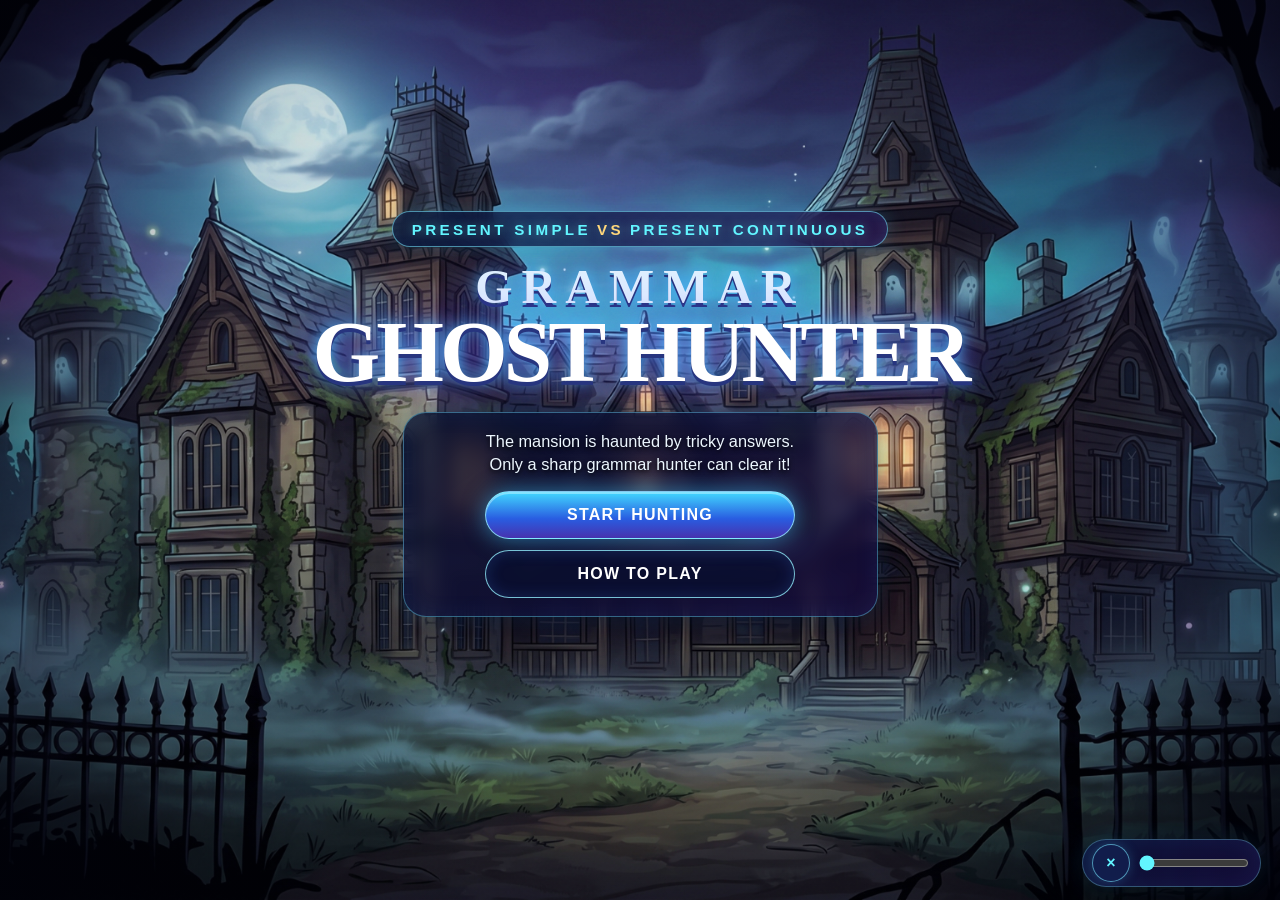
==== index.html @ 03753e0c "Initial Grammar Ghost Hunter game" ====
<!doctype html>
<html lang="en">
<head>
  <meta charset="UTF-8">
  <meta name="viewport" content="width=device-width, initial-scale=1, viewport-fit=cover">
  <meta name="theme-color" content="#080b24">
  <title>Grammar Ghost Hunter</title>
  <link rel="stylesheet" href="styles.css?v=12">
</head>
<body>
  <main id="game" class="game" aria-live="polite">
    <div id="backdrop" class="backdrop"></div>
    <div class="vignette"></div>
    <div id="sparkles" class="sparkles" aria-hidden="true"></div>
    <div id="ambientParticles" class="ambient-particles" aria-hidden="true"></div>

    <section id="startScreen" class="screen start-screen active">
      <div class="start-card">
        <p class="eyebrow">PRESENT SIMPLE <span>VS</span> PRESENT CONTINUOUS</p>
        <h1><span>GRAMMAR</span> GHOST HUNTER</h1>
        <div class="start-glass panel">
          <p class="tagline">The mansion is haunted by tricky answers.<br>Only a sharp grammar hunter can clear it!</p>
          <div class="button-stack">
            <button id="startButton" class="button primary">START HUNTING</button>
            <button id="howButton" class="button secondary">HOW TO PLAY</button>
          </div>
        </div>
      </div>
    </section>

    <section id="introScreen" class="screen intro-screen">
      <div class="intro-card panel">
        <p id="introRound" class="eyebrow"></p>
        <h2 id="introTitle"></h2>
        <p id="introType" class="intro-type"></p>
        <button id="introButton" class="button primary"></button>
      </div>
    </section>

    <section id="playScreen" class="screen play-screen">
    <div class="fog-overlay" aria-hidden="true">
      <img class="fog-puff fog-puff-left" src="assets/images/fog-left.png" alt="">
      <img class="fog-puff fog-puff-left-mid" src="assets/images/fog-center.png" alt="">
      <img class="fog-puff fog-puff-center" src="assets/images/fog-center.png" alt="">
      <img class="fog-puff fog-puff-center-right" src="assets/images/fog-left.png" alt="">
      <img class="fog-puff fog-puff-right" src="assets/images/fog-right.png" alt="">
      <img class="fog-puff fog-puff-far-right" src="assets/images/fog-center.png" alt="">
    </div>
      <header class="hud">
        <div class="hud-stat"><span>SCORE</span><strong id="scoreValue">0</strong></div>
        <div class="hud-stat"><span>QUESTION</span><strong id="questionValue">1 / 10</strong></div>
        <div class="hud-stat lives-stat"><span>LIVES</span><strong id="livesValue" aria-label="3 lives">♥ ♥ ♥</strong></div>
        <button id="playSoundButton" class="sound-button" aria-label="Mute sound" title="Mute sound">♪</button>
      </header>

      <div id="questionPanel" class="question-panel panel">
        <p id="sentence" class="sentence"></p>
        <p class="mission">CATCH 4 WRONG GHOSTS <span>•</span> KEEP THE CORRECT ONE SAFE</p>
      </div>

      <div id="ghostField" class="ghost-field" aria-label="Answer choices"></div>
      <div id="feedback" class="feedback" aria-live="assertive"></div>
      <div id="catcher" class="catcher" aria-hidden="true">
        <img class="catcher-image" src="assets/images/ghost-catcher.png" alt="">
        <i id="aimPivot" class="aim-pivot"></i>
        <i id="muzzleAnchor" class="muzzle-anchor"></i>
      </div>
      <div id="crosshair" class="crosshair" aria-hidden="true"><i></i></div>
    </section>

    <section id="messageScreen" class="screen message-screen">
      <div class="message-card panel">
        <p id="messageKicker" class="eyebrow"></p>
        <h2 id="messageTitle"></h2>
        <p id="messageText"></p>
        <div id="messageStats" class="message-stats"></div>
        <div id="messageButtons" class="button-row"></div>
      </div>
    </section>

    <div id="effectsLayer" class="effects-layer" aria-hidden="true"></div>

    <div id="howModal" class="modal" role="dialog" aria-modal="true" aria-labelledby="howTitle" hidden>
      <div class="modal-card panel">
        <h2 id="howTitle">HOW TO PLAY</h2>
        <div class="instructions">
          <p>Read the sentence.</p>
          <p>5 ghosts have 5 answers.</p>
          <p>Catch 4 <strong>WRONG</strong> ghosts.</p>
          <p>Keep the <strong>CORRECT</strong> ghost safe!</p>
          <p>You have 3 lives.</p>
        </div>
        <p class="good-luck">GOOD LUCK, GHOST HUNTER!</p>
        <button id="closeHowButton" class="button primary">GOT IT!</button>
      </div>
    </div>

    <div class="audio-controls panel" aria-label="Sound controls">
      <button id="soundButton" class="sound-button" aria-label="Mute sound" title="Mute sound">♪</button>
      <input id="volumeSlider" type="range" min="0" max="1" step="0.05" value="0.55" aria-label="Volume">
    </div>
  </main>

  <script src="app.js?v=12"></script>
</body>
</html>
---- styles.css ----
:root {
  --cyan: #62f5ff;
  --blue: #4ba9ff;
  --violet: #a471ff;
  --gold: #ffd77b;
  --ink: #080b24;
  --panel: rgba(7, 11, 38, .78);
}

* { box-sizing: border-box; }
html, body { margin: 0; width: 100%; height: 100%; overflow: hidden; }
body { background: #040615; color: white; font-family: "Trebuchet MS", "Segoe UI", Arial, sans-serif; user-select: none; }
button, input { font: inherit; }
button { -webkit-tap-highlight-color: transparent; }

.game { position: relative; width: 100vw; height: 100dvh; min-height: 100%; overflow: hidden; isolation: isolate; background: #07091c; }
.backdrop { position: absolute; inset: 0; z-index: -3; background: center / cover no-repeat url("assets/images/start-bg.png"); transition: opacity .45s ease, background-image .35s ease; }
.vignette { position: absolute; inset: 0; z-index: -2; pointer-events: none; background: radial-gradient(circle at 50% 44%, transparent 25%, rgba(4,4,20,.24) 70%, rgba(1,2,12,.74) 100%); }
.sparkles { position: absolute; inset: 0; z-index: -1; pointer-events: none; overflow: hidden; }
.spark { position: absolute; width: .4rem; aspect-ratio: 1; border-radius: 50%; background: var(--cyan); box-shadow: 0 0 12px 4px var(--cyan); opacity: 0; animation: twinkle var(--time) ease-in-out infinite var(--delay); }
@keyframes twinkle { 0%,100% { opacity: 0; transform: translateY(12px) scale(.3); } 45% { opacity: .65; transform: translateY(0) scale(1); } }
.fog-overlay, .ambient-particles { position: absolute; inset: 0; overflow: hidden; pointer-events: none; }
.fog-overlay {
  position: absolute;
  inset: 0;
  z-index: 7;
  overflow: hidden;
  pointer-events: none;
}

.fog-puff {
  position: absolute;
  display: block;
  object-fit: contain;
  pointer-events: none;
  user-select: none;
  mix-blend-mode: screen;
  will-change: transform, opacity;
  transform-origin: center;
}

/* Three clearly visible local fog clouds.
   They stay in their own zones and float/breathe instead of crossing the screen. */
.fog-puff-left {
  left: 6%;
  bottom: 8%;
  width: clamp(255px, 28vw, 420px);
  opacity: .28;
  animation: fogFloatLeft 5.2s ease-in-out infinite alternate;
}

.fog-puff-center {
  left: 50%;
  bottom: 4%;
  width: clamp(215px, 23vw, 350px);
  opacity: .22;
  animation: fogFloatCenter 6.1s ease-in-out infinite alternate;
}

.fog-puff-right {
  right: 5%;
  bottom: 9%;
  width: clamp(250px, 27vw, 405px);
  opacity: .27;
  animation: fogFloatRight 5.6s ease-in-out infinite alternate;
}

/* Extra puffs stay ONLY in the existing painted fog along the floor. */
.fog-puff-left-mid {
  left: 19%;
  bottom: 3%;
  width: clamp(180px, 20vw, 300px);
  opacity: .20;
  animation: fogLowA 7.1s ease-in-out infinite alternate;
}

.fog-puff-center-right {
  left: 58%;
  bottom: 5%;
  width: clamp(175px, 19vw, 285px);
  opacity: .19;
  animation: fogLowB 6.7s ease-in-out infinite alternate;
}

.fog-puff-far-right {
  right: 17%;
  bottom: 2%;
  width: clamp(155px, 17vw, 255px);
  opacity: .18;
  animation: fogLowC 7.6s ease-in-out infinite alternate;
}

@keyframes fogLowA {
  0%   { transform: translate3d(-7px, 5px, 0) scale(.96); opacity: .14; }
  50%  { transform: translate3d(9px, -12px, 0) scale(1.05); opacity: .24; }
  100% { transform: translate3d(-2px, -18px, 0) scale(1.00); opacity: .18; }
}
@keyframes fogLowB {
  0%   { transform: translate3d(7px, 5px, 0) scale(.95); opacity: .13; }
  50%  { transform: translate3d(-9px, -11px, 0) scale(1.05); opacity: .23; }
  100% { transform: translate3d(2px, -17px, 0) scale(1.00); opacity: .17; }
}
@keyframes fogLowC {
  0%   { transform: translate3d(-5px, 4px, 0) scale(.97); opacity: .12; }
  50%  { transform: translate3d(7px, -10px, 0) scale(1.04); opacity: .22; }
  100% { transform: translate3d(-1px, -16px, 0) scale(1.00); opacity: .16; }
}

@keyframes fogFloatLeft {
  0%   { transform: translate3d(-8px, 8px, 0) scale(.94) rotate(-1deg); opacity: .50; }
  45%  { transform: translate3d(16px, -20px, 0) scale(1.06) rotate(1deg); opacity: .34; }
  100% { transform: translate3d(-2px, -31px, 0) scale(1.00) rotate(0deg); opacity: .25; }
}

@keyframes fogFloatCenter {
  0%   { transform: translate3d(calc(-50% - 12px), 10px, 0) scale(.93); opacity: .16; }
  50%  { transform: translate3d(calc(-50% + 10px), -17px, 0) scale(1.08); opacity: .29; }
  100% { transform: translate3d(calc(-50% - 3px), -28px, 0) scale(1.00); opacity: .21; }
}

@keyframes fogFloatRight {
  0%   { transform: translate3d(10px, 8px, 0) scale(.94) rotate(1deg); opacity: .19; }
  50%  { transform: translate3d(-17px, -19px, 0) scale(1.07) rotate(-1deg); opacity: .33; }
  100% { transform: translate3d(2px, -30px, 0) scale(1.00) rotate(0deg); opacity: .24; }
}

.ambient-particles { z-index: 7; opacity: 0; transition: opacity .6s ease; }
.game.is-playing .ambient-particles { opacity: 1; }

/* Three local hovering mist puffs.
   They stay in their own areas and gently float/breathe, making the painted
   background fog feel alive without creating a white strip across the floor. */
.fog-overlay {
  position: absolute;
  inset: 0;
  z-index: 6;
  overflow: hidden;
  pointer-events: none;
}

.fog-puff {
  position: absolute;
  display: block;
  object-fit: contain;
  pointer-events: none;
  user-select: none;
  opacity: .16;
  filter: blur(.4px);
  mix-blend-mode: screen;
  will-change: transform, opacity;
}

/* Left: small low mist, gently hovering almost in place */
.fog-puff-left {
  left: 5%;
  bottom: 16%;
  width: clamp(175px, 20vw, 300px);
  animation: fogPuffLeft 8.5s ease-in-out infinite alternate;
}

/* Centre: slightly softer and lower */
.fog-puff-center {
  left: 50%;
  bottom: 8%;
  width: clamp(150px, 17vw, 255px);
  opacity: .12;
  transform: translateX(-50%);
  animation: fogPuffCenter 10s ease-in-out infinite alternate;
}

/* Right: a separate floating wisp */
.fog-puff-right {
  right: 5%;
  bottom: 18%;
  width: clamp(170px, 19vw, 285px);
  opacity: .15;
  animation: fogPuffRight 9.2s ease-in-out infinite alternate;
}

@keyframes fogPuffLeft {
  0%   { transform: translate3d(-5px, 5px, 0) scale(.97); opacity: .11; }
  45%  { transform: translate3d(7px, -9px, 0) scale(1.03); opacity: .32; }
  100% { transform: translate3d(-1px, -15px, 0) scale(1.00); opacity: .14; }
}

@keyframes fogPuffCenter {
  0%   { transform: translate3d(-50%, 7px, 0) scale(.96); opacity: .08; }
  50%  { transform: translate3d(calc(-50% + 5px), -8px, 0) scale(1.04); opacity: .15; }
  100% { transform: translate3d(calc(-50% - 4px), -13px, 0) scale(1.00); opacity: .10; }
}

@keyframes fogPuffRight {
  0%   { transform: translate3d(5px, 5px, 0) scale(.97); opacity: .10; }
  50%  { transform: translate3d(-7px, -9px, 0) scale(1.04); opacity: .18; }
  100% { transform: translate3d(1px, -15px, 0) scale(1.00); opacity: .13; }
}

.ambient-particle { position: absolute; bottom: -3%; width: var(--size); height: var(--size); border-radius: 50%; opacity: 0; background: rgba(157,246,255,.8); box-shadow: 0 0 8px 2px rgba(72,215,255,.55); animation: ambientRise var(--duration) ease-in-out infinite var(--delay); }
@keyframes ambientRise { 0% { opacity: 0; transform: translate3d(0, 0, 0) scale(.5); } 18% { opacity: var(--peak); } 70% { opacity: var(--peak); } 100% { opacity: 0; transform: translate3d(var(--drift), -76vh, 0) scale(1.15); } }
.victory-glow .sparkles { background: radial-gradient(circle at 50% 45%, rgba(121,255,236,.28), transparent 55%); animation: clearing 2.4s ease-out; }
.victory-glow .vignette { background: radial-gradient(circle at 50% 44%, rgba(107,255,229,.18), transparent 48%, rgba(7,9,28,.58) 100%); }
@keyframes clearing { 0% { opacity: 0; filter: brightness(2.2); transform: scale(.7); } 55% { opacity: 1; filter: brightness(1.5); } 100% { filter: brightness(1); transform: scale(1); } }

.screen { position: absolute; z-index: 4; inset: 0; display: grid; place-items: center; opacity: 0; visibility: hidden; pointer-events: none; transition: opacity .4s ease, visibility .4s; }
.screen.active { opacity: 1; visibility: visible; pointer-events: auto; }
.panel { border: 1px solid rgba(131,232,255,.32); background: linear-gradient(145deg, rgba(12,18,56,.9), rgba(23,11,61,.8)); box-shadow: inset 0 0 30px rgba(71,161,255,.1), 0 18px 55px rgba(0,0,0,.5), 0 0 25px rgba(68,173,255,.12); backdrop-filter: blur(8px); }
.eyebrow { margin: 0 0 1rem; color: var(--cyan); font-weight: 900; letter-spacing: .22em; font-size: clamp(.65rem, 1.2vw, .95rem); text-shadow: 0 0 12px rgba(98,245,255,.6); }
.eyebrow span { color: var(--gold); margin: 0 .4em; }

.start-screen { text-align: center; padding: 4vh 5vw; }
.start-card { width: min(94vw, 860px); transform: translateY(-4vh); }
.start-card > .eyebrow { display: inline-flex; align-items: center; justify-content: center; margin-bottom: 1.15rem; padding: .55rem 1.15rem; border: 1px solid rgba(120,232,255,.58); border-radius: 999px; background: linear-gradient(135deg, rgba(7,17,53,.78), rgba(40,20,82,.72)); box-shadow: inset 0 0 16px rgba(74,194,255,.12), 0 0 19px rgba(69,196,255,.22); backdrop-filter: blur(8px); }
.start-card h1 { margin: 0; font-family: Georgia, serif; font-size: clamp(2.65rem, 6.8vw, 5.85rem); line-height: .88; letter-spacing: -.045em; color: white; text-shadow: 0 4px 0 #27357f, 0 0 16px #4bbdff, 0 0 44px rgba(104,66,255,.9); }
.start-card h1 span { display: block; font-size: .55em; letter-spacing: .19em; color: #dfefff; margin-bottom: .12em; }
.start-glass { width: min(86vw, 475px); margin: 1.35rem auto 0; padding: 1.05rem 1.2rem 1.15rem; border-radius: 23px; background: linear-gradient(145deg, rgba(5,13,43,.79), rgba(23,12,64,.72)); border-color: rgba(106,224,255,.42); box-shadow: inset 0 0 25px rgba(70,167,255,.08), 0 12px 35px rgba(0,0,20,.42), 0 0 20px rgba(51,183,255,.15); }
.tagline { margin: 0 auto .9rem; font-size: clamp(.8rem, 1.45vw, 1.02rem); color: #edf7ff; line-height: 1.45; text-shadow: 0 2px 5px #000; }
.button-stack { display: grid; gap: .65rem; width: min(84vw, 310px); margin: auto; }
.button { min-height: 48px; padding: .75rem 1.5rem; border-radius: 999px; border: 1px solid rgba(148,239,255,.8); color: white; font-weight: 900; letter-spacing: .08em; cursor: pointer; transition: transform .16s, filter .16s, box-shadow .16s; }
.button:hover, .button:focus-visible { transform: translateY(-2px) scale(1.02); filter: brightness(1.14); outline: none; }
.button:active { transform: translateY(1px) scale(.99); }
.button.primary { background: linear-gradient(180deg, #42d9ff, #295de1 58%, #4732ae); box-shadow: inset 0 2px rgba(255,255,255,.35), 0 0 22px rgba(68,203,255,.55); }
.button.secondary { background: rgba(10,15,48,.78); box-shadow: inset 0 0 16px rgba(76,141,255,.18); }
.button.danger { border-color: #ff8cb8; background: linear-gradient(#b74786, #6c245e); }

.intro-screen, .message-screen { padding: 5vw; text-align: center; }
.intro-card, .message-card { width: min(90vw, 620px); border-radius: 28px; padding: clamp(2rem, 5vw, 4rem); }
.intro-card h2, .message-card h2, .modal-card h2 { margin: 0 0 .75rem; font-family: Georgia, serif; font-size: clamp(2rem, 5vw, 4rem); text-shadow: 0 0 20px rgba(104,211,255,.8); }
.intro-type { margin: 0 0 2rem; color: var(--gold); font-weight: 900; letter-spacing: .15em; }

.play-screen { display: block; }
.hud { position: absolute; z-index: 20; top: clamp(8px, 1.5vh, 16px); left: 50%; transform: translateX(-50%); width: min(94%, 760px); height: clamp(54px, 9vh, 68px); display: flex; justify-content: space-around; align-items: center; border: 1px solid rgba(121,223,255,.33); border-radius: 20px; background: rgba(6,10,35,.76); box-shadow: 0 8px 28px rgba(0,0,0,.4); backdrop-filter: blur(8px); }
.hud-stat { min-width: 22%; text-align: center; }
.hud-stat span { display: block; color: #93dfff; font-size: clamp(.56rem, 1vw, .75rem); letter-spacing: .18em; font-weight: 800; }
.hud-stat strong { display: block; margin-top: .12rem; font-size: clamp(1rem, 2.2vw, 1.42rem); }
.lives-stat strong { color: #ff78ad; letter-spacing: .12em; text-shadow: 0 0 12px #ff378d; }
.sound-button { width: 38px; height: 38px; border-radius: 50%; border: 1px solid rgba(119,231,255,.6); background: rgba(19,31,79,.88); color: var(--cyan); font-weight: 900; cursor: pointer; box-shadow: 0 0 12px rgba(75,192,255,.25); }

.question-panel { position: absolute; z-index: 12; top: clamp(72px, 12vh, 91px); left: 50%; transform: translateX(-50%); width: min(94%, 920px); min-height: clamp(70px, 12vh, 98px); padding: clamp(.7rem, 1.6vh, 1.15rem) 1.5rem; border-radius: 20px; text-align: center; }
.sentence { margin: 0; font-size: clamp(1.1rem, 2.55vw, 2rem); font-weight: 800; line-height: 1.22; text-shadow: 0 2px 7px #000; }
.sentence .blank { display: inline-block; min-width: 2.4em; color: var(--cyan); border-bottom: 2px solid var(--cyan); }
.sentence .answer-fill { color: var(--cyan); text-transform: uppercase; text-shadow: 0 0 12px rgba(88,240,255,.75); }
.sentence mark { color: var(--gold); background: rgba(255,199,68,.12); border-radius: 5px; padding: 0 .12em; box-shadow: 0 0 12px rgba(255,211,106,.4); }
.mission { margin: .45rem 0 0; color: #a9d8ef; letter-spacing: .1em; font-size: clamp(.52rem, 1.15vw, .75rem); font-weight: 900; }
.mission span { color: var(--gold); margin: 0 .5em; }

.ghost-field { position: absolute; z-index: 8; inset: clamp(160px, 26vh, 185px) 2.5vw clamp(115px, 18vh, 145px); }
.ghost-zone { position: absolute; width: 19%; height: 48%; display: grid; place-items: center; transform: translate(-50%, -50%); }
.ghost-zone:nth-child(1) { left: 11%; top: 31%; }
.ghost-zone:nth-child(2) { left: 30%; top: 29%; }
.ghost-zone:nth-child(3) { left: 50%; top: 58%; }
.ghost-zone:nth-child(4) { left: 70%; top: 29%; }
.ghost-zone:nth-child(5) { left: 89%; top: 31%; }
.ghost { --bob: 0px; position: relative; width: min(100%, 205px); aspect-ratio: 1 / 1.05; border: 0; padding: 0; background: transparent; color: white; cursor: none; animation: float var(--float-time) ease-in-out infinite var(--float-delay); transform-origin: center; filter: drop-shadow(0 0 9px rgba(62,207,255,.55)); }
.ghost img { width: 100%; height: 100%; object-fit: contain; pointer-events: none; }
.ghost-answer { position: absolute; left: 50%; top: var(--text-top, 62%); transform: translate(-50%, -50%); width: 72%; padding: .38em .2em; border: 1px solid rgba(255,255,255,.75); border-radius: 999px; background: rgba(11,24,69,.78); box-shadow: 0 0 14px rgba(48,205,255,.65), inset 0 0 8px rgba(117,204,255,.2); font-size: clamp(.64rem, 1.4vw, 1.05rem); line-height: 1.05; font-weight: 900; text-shadow: 0 1px 4px #000; pointer-events: none; }
.ghost:hover, .ghost:focus-visible { filter: drop-shadow(0 0 17px var(--cyan)) brightness(1.1); outline: none; }
.ghost.locked { pointer-events: none; }
.ghost.rejected { animation: reject .45s ease; }
.ghost.survivor { animation: survivor 1s ease-in-out infinite; filter: drop-shadow(0 0 25px var(--gold)) brightness(1.18); }
.ghost.caught { animation: catchGhost .72s cubic-bezier(.5,.05,.8,.2) forwards; z-index: 40; }
@keyframes float { 0%,100% { translate: -3px -6px; rotate: -1.5deg; } 50% { translate: 4px 7px; rotate: 1.5deg; } }
@keyframes reject { 0%,100% { translate: 0; } 20% { translate: -12px; } 40% { translate: 10px; } 60% { translate: -7px; } 80% { translate: 4px; } }
@keyframes survivor { 50% { scale: 1.06; filter: drop-shadow(0 0 34px var(--gold)) brightness(1.28); } }
@keyframes catchGhost { 0% { translate: 0 0; scale: 1; opacity: 1; } 22% { translate: 0 -8px; rotate: -7deg; } 100% { translate: var(--catch-x) var(--catch-y); scale: .05; rotate: 25deg; opacity: .05; } }

.catcher { position: absolute; z-index: 15; left: 50%; bottom: clamp(-61px, -8vh, -34px); width: clamp(170px, 24vw, 320px); aspect-ratio: 1448 / 1086; transform: translateX(-50%) rotate(var(--aim-x, 0deg)); transform-origin: 50% 88%; pointer-events: none; filter: drop-shadow(0 0 13px rgba(33,184,255,.55)); transition: transform .08s linear; will-change: transform; }
.catcher.firing { transition: none; }
.catcher-image { display: block; width: 100%; height: 100%; object-fit: contain; }
.aim-pivot { position: absolute; left: 50%; top: 88%; width: 2px; height: 2px; transform: translate(-50%, -50%); pointer-events: none; }
.muzzle-anchor { position: absolute; left: 50%; top: 17.2%; width: 6px; height: 8px; transform: translate(-50%, -50%); pointer-events: none; opacity: 0; }
.effects-layer { position: absolute; z-index: 120; inset: 0; overflow: hidden; pointer-events: none; }
.shot-beam { position: absolute; height: 6px; transform-origin: 0 50%; border-radius: 999px; background: linear-gradient(90deg, #fff 0%, #81fbff 24%, #27cfff 65%, #eaffff 100%); box-shadow: 0 0 5px 2px white, 0 0 13px 6px #28dcff, 0 0 26px 10px rgba(54,87,255,.75); animation: shotBeamPulse .36s ease-out forwards; }
.shot-beam::after { content: ""; position: absolute; inset: -5px 0; background: repeating-linear-gradient(90deg, transparent 0 7%, rgba(225,255,255,.9) 9%, transparent 12%); filter: blur(2px); animation: beamFlicker .08s linear infinite alternate; }
.shot-beam.broken { background: linear-gradient(90deg, white 0 43%, transparent 45% 53%, #ff80d2 56% 72%, transparent 76%); box-shadow: 0 0 5px white, 0 0 14px 6px #ff54c5, 0 0 25px 10px rgba(123,52,255,.7); }
@keyframes shotBeamPulse {
  0%   { opacity: 0; scale: 1 .65; }
  12%  { opacity: 1; scale: 1 1.65; }
  62%  { opacity: 1; scale: 1 1.05; }
  100% { opacity: 0; scale: 1 .55; }
} 18% { opacity: 1; scale: 1 1.7; } 65% { opacity: 1; scale: 1 1.1; } 100% { opacity: 0; scale: 1 .25; } }
@keyframes beamFlicker { from { opacity: .45; } to { opacity: 1; } }
.muzzle-burst { position: absolute; width: 18px; height: 18px; margin: -9px; border-radius: 50%; background: white; box-shadow: 0 0 9px 6px white, 0 0 23px 14px #25e6ff, 0 0 42px 20px rgba(49,84,255,.8); animation: muzzleBurst .34s ease-out forwards; }
@keyframes muzzleBurst { 0% { opacity: 0; transform: scale(.15); } 25% { opacity: 1; transform: scale(1.65); } 100% { opacity: 0; transform: scale(.2); } }
.hit-flash { position: absolute; width: 46px; height: 46px; margin: -23px; border-radius: 50%; background: white; box-shadow: 0 0 11px 7px white, 0 0 27px 16px #27e7ff, 0 0 43px 22px rgba(34,111,255,.85); animation: hitFlash .75s ease-out forwards; }
.hit-flash.correct-hit { box-shadow: 0 0 11px 7px white, 0 0 27px 16px #ff4fc3, 0 0 43px 22px rgba(128,40,255,.88); }
@keyframes hitFlash { 0% { opacity: 0; transform: scale(.2); } 25% { opacity: 1; transform: scale(1.8); } 100% { opacity: 0; transform: scale(.15); } }
.hit-spark { position: absolute; width: var(--spark-w); height: var(--spark-h); margin-left: calc(var(--spark-w) / -2); margin-top: calc(var(--spark-h) / -2); border-radius: 999px; background: #f1ffff; box-shadow: 0 0 8px 4px white, 0 0 18px 9px #24ddff, 0 0 30px 13px rgba(36,221,255,.7); animation: hitSpark var(--spark-duration) cubic-bezier(.16,.66,.32,1) forwards; }
.hit-spark.correct-hit { background: #fff2fc; box-shadow: 0 0 8px 4px white, 0 0 19px 9px #ff3dbd, 0 0 31px 13px rgba(255,61,189,.7); }
@keyframes hitSpark { 0% { opacity: 1; transform: translate3d(0,0,0) rotate(var(--spark-angle)) scale(1.3); } 100% { opacity: 0; transform: translate3d(var(--spark-x),var(--spark-y),0) rotate(var(--spark-angle)) scale(.05); } }
.hit-ring { position:absolute; width:24px; height:24px; margin:-12px; border:3px solid #dfffff; border-radius:50%; box-shadow:0 0 16px #4eeaff, inset 0 0 12px #4eeaff; animation: hitRing .75s ease-out forwards; }
.hit-ring.correct-hit { border-color:#ffd5f3; box-shadow:0 0 18px #ff55c8, inset 0 0 12px #ff55c8; }
@keyframes hitRing { from { opacity:1; transform:scale(.25); } to { opacity:0; transform:scale(4.8); } }
.feedback { position: absolute; z-index: 60; left: 50%; top: 47%; transform: translate(-50%, -50%); font-size: clamp(1.8rem, 5vw, 4.5rem); font-weight: 1000; color: white; text-align: center; text-shadow: 0 0 8px #153dff, 0 0 20px var(--cyan), 0 5px 2px rgba(0,0,0,.6); opacity: 0; pointer-events: none; }
.feedback.show { animation: feedback .9s ease forwards; }
.feedback.correct { color: #fff4a7; }
.feedback.wrong { color: #ff9abe; }
@keyframes feedback { 0% { opacity: 0; scale: .6; } 20%,70% { opacity: 1; scale: 1; } 100% { opacity: 0; translate: 0 -25px; } }
.screen-shake { animation: screenShake .35s ease; }
@keyframes screenShake { 20% { translate: -7px 2px; } 40% { translate: 7px -2px; } 60% { translate: -4px; } 80% { translate: 3px; } }
.crosshair { position: absolute; z-index: 100; width: 34px; height: 34px; border: 2px solid rgba(164,250,255,.95); border-radius: 50%; box-shadow: 0 0 10px #54ecff, inset 0 0 8px #54ecff; transform: translate(-50%, -50%); pointer-events: none; opacity: 0; transition: opacity .15s; }
.play-screen:hover .crosshair { opacity: 1; }
.crosshair::before, .crosshair::after { content: ""; position: absolute; background: white; box-shadow: 0 0 7px var(--cyan); }
.crosshair::before { width: 46px; height: 2px; top: 14px; left: -8px; }
.crosshair::after { height: 46px; width: 2px; left: 14px; top: -8px; }
.crosshair i { position: absolute; width: 5px; height: 5px; left: 50%; top: 50%; transform: translate(-50%,-50%); border-radius: 50%; background: white; }

.message-card p { color: #dbeaff; font-size: clamp(1rem, 2vw, 1.25rem); line-height: 1.5; }
.message-stats { margin: 1.4rem 0; display: flex; justify-content: center; flex-wrap: wrap; gap: .8rem; }
.stat-chip { min-width: 135px; padding: .8rem 1rem; border-radius: 16px; background: rgba(15,30,76,.7); border: 1px solid rgba(112,221,255,.35); }
.stat-chip span { display: block; font-size: .65rem; color: #9edfff; letter-spacing: .15em; }
.stat-chip strong { display: block; margin-top: .25rem; font-size: 1.4rem; }
.button-row { display: flex; flex-wrap: wrap; justify-content: center; gap: .75rem; }
.button-row .button { min-width: 170px; }

.modal { position: absolute; inset: 0; z-index: 200; display: grid; place-items: center; padding: 4vw; background: rgba(2,4,19,.76); }
.modal[hidden] { display: none; }
.modal-card { width: min(90vw, 540px); border-radius: 26px; padding: clamp(1.5rem, 4vw, 2.8rem); text-align: center; }
.modal-card h2 { font-size: clamp(2rem, 5vw, 3.4rem); }
.instructions { line-height: 1.25; color: #dcecff; }
.instructions p { margin: .45rem; }
.instructions strong { color: var(--gold); }
.good-luck { color: var(--cyan); font-weight: 900; margin: 1.4rem 0; }
.audio-controls { position: absolute; z-index: 210; right: clamp(8px, 1.5vw, 20px); bottom: clamp(8px, 1.5vh, 16px); height: 48px; padding: 5px 9px; border-radius: 999px; display: flex; align-items: center; gap: 7px; }
.audio-controls input { width: clamp(65px, 10vw, 110px); accent-color: var(--cyan); cursor: pointer; }

@media (pointer: coarse), (max-width: 700px) {
  .ghost { cursor: pointer; }
  .crosshair { display: none; }
  .ghost-field { inset-left: 0; inset-right: 0; }
  .ghost-zone { width: 23%; }
  .ghost-zone:nth-child(1) { left: 10%; }
  .ghost-zone:nth-child(2) { left: 30%; }
  .ghost-zone:nth-child(4) { left: 70%; }
  .ghost-zone:nth-child(5) { left: 90%; }
  .ghost-answer { font-size: clamp(.52rem, 2vw, .8rem); width: 88%; }
}

@media (max-aspect-ratio: 4/3) {
  .ghost-field { inset-top: 27vh; inset-bottom: 18vh; }
  .ghost-zone { width: 25%; }
  .ghost-zone:nth-child(1) { left: 12%; top: 24%; }
  .ghost-zone:nth-child(2) { left: 35%; top: 24%; }
  .ghost-zone:nth-child(3) { left: 50%; top: 66%; }
  .ghost-zone:nth-child(4) { left: 65%; top: 24%; }
  .ghost-zone:nth-child(5) { left: 88%; top: 24%; }
}

@media (max-height: 520px) {
  .tagline { display: none; }
  .start-card h1 { font-size: clamp(2.3rem, 10vh, 4rem); }
  .question-panel { top: 64px; min-height: 65px; }
  .ghost-field { inset-top: 138px; inset-bottom: 82px; }
  .hud { top: 5px; height: 52px; }
  .catcher { width: min(23vw, 210px); bottom: -48px; }
  .audio-controls { height: 42px; }
}

@media (prefers-reduced-motion: reduce) {
  *, *::before, *::after { animation-duration: .001ms !important; animation-iteration-count: 1 !important; scroll-behavior: auto !important; }
}
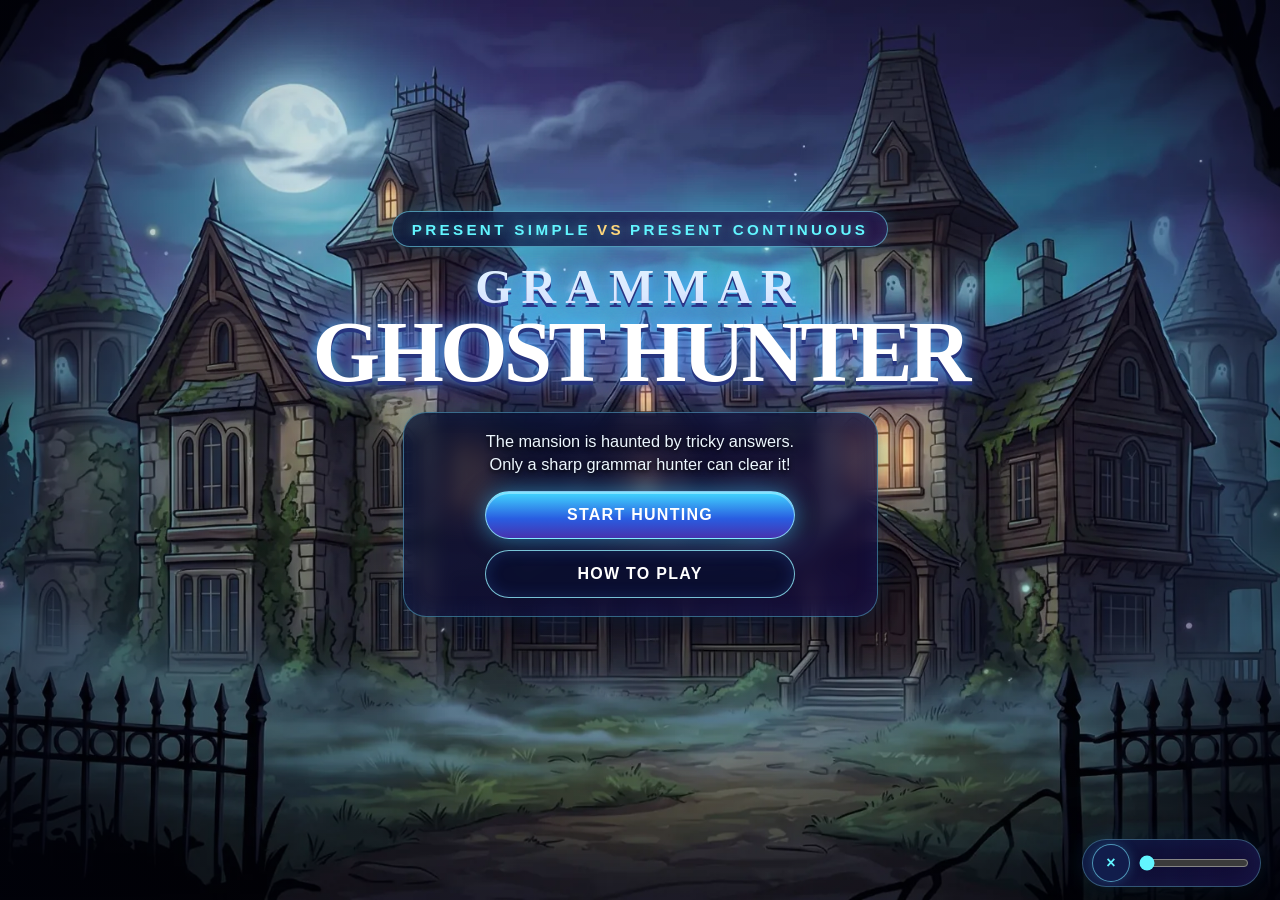
==== commit 9928bc57: "Optimize game for Genially" ====
--- a/index.html
+++ b/index.html
@@ -5,7 +5,8 @@
   <meta name="viewport" content="width=device-width, initial-scale=1, viewport-fit=cover">
   <meta name="theme-color" content="#080b24">
   <title>Grammar Ghost Hunter</title>
-  <link rel="stylesheet" href="styles.css?v=12">
+  <link rel="preload" href="assets/images/start-bg.webp" as="image" type="image/webp" fetchpriority="high">
+  <link rel="stylesheet" href="styles.css?v=1.0.0">
 </head>
 <body>
   <main id="game" class="game" aria-live="polite">
@@ -101,6 +102,6 @@
     </div>
   </main>
 
-  <script src="app.js?v=12"></script>
+  <script src="app.js?v=1.0.0"></script>
 </body>
 </html>
--- a/styles.css
+++ b/styles.css
@@ -14,7 +14,7 @@
 button { -webkit-tap-highlight-color: transparent; }
 
 .game { position: relative; width: 100vw; height: 100dvh; min-height: 100%; overflow: hidden; isolation: isolate; background: #07091c; }
-.backdrop { position: absolute; inset: 0; z-index: -3; background: center / cover no-repeat url("assets/images/start-bg.png"); transition: opacity .45s ease, background-image .35s ease; }
+.backdrop { position: absolute; inset: 0; z-index: -3; background: center / cover no-repeat url("assets/images/start-bg.webp"); transition: opacity .45s ease, background-image .35s ease; }
 .vignette { position: absolute; inset: 0; z-index: -2; pointer-events: none; background: radial-gradient(circle at 50% 44%, transparent 25%, rgba(4,4,20,.24) 70%, rgba(1,2,12,.74) 100%); }
 .sparkles { position: absolute; inset: 0; z-index: -1; pointer-events: none; overflow: hidden; }
 .spark { position: absolute; width: .4rem; aspect-ratio: 1; border-radius: 50%; background: var(--cyan); box-shadow: 0 0 12px 4px var(--cyan); opacity: 0; animation: twinkle var(--time) ease-in-out infinite var(--delay); }
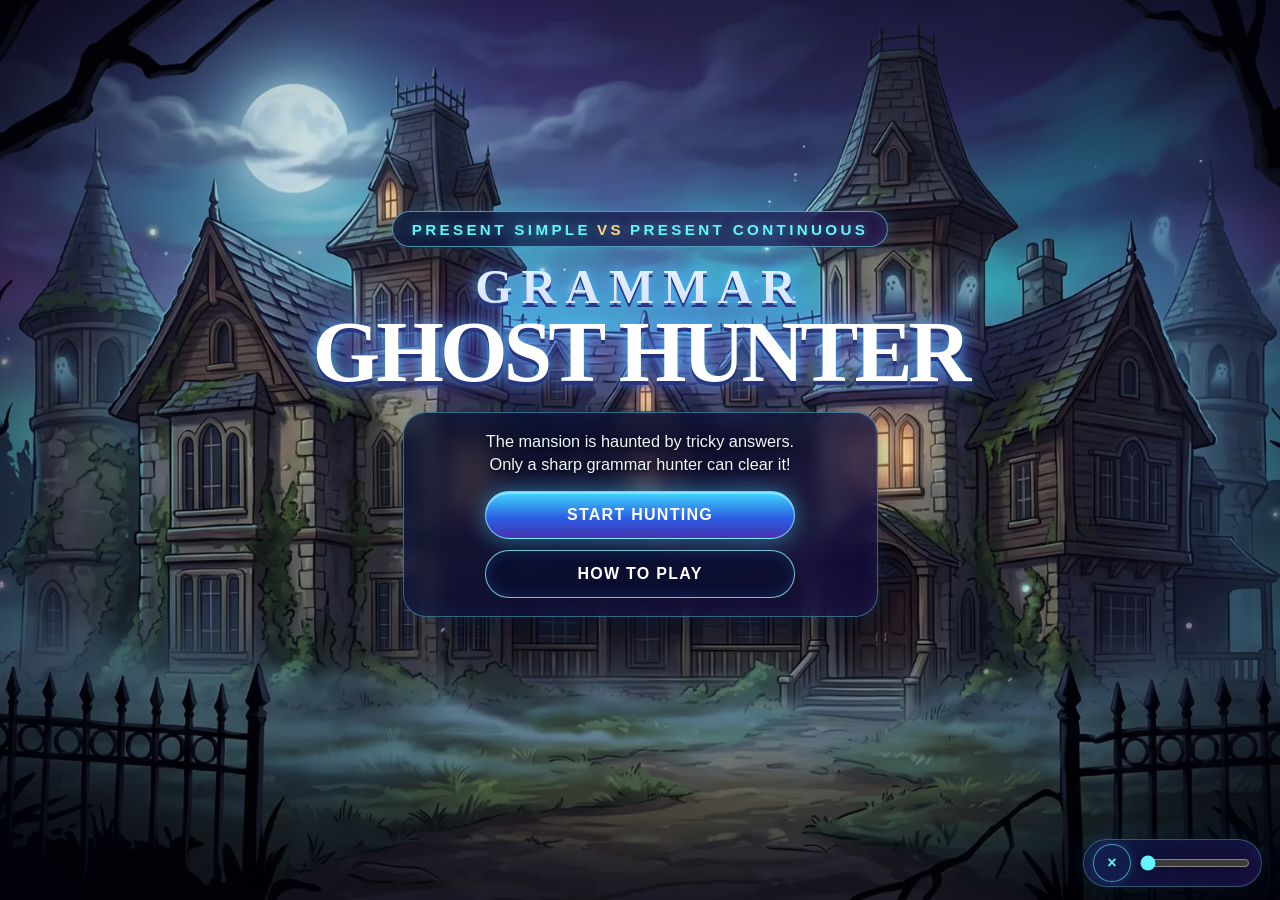
==== commit c708d8cf: "Fix asset preloading and audio initialization" ====
--- a/index.html
+++ b/index.html
@@ -4,12 +4,16 @@
   <meta charset="UTF-8">
   <meta name="viewport" content="width=device-width, initial-scale=1, viewport-fit=cover">
   <meta name="theme-color" content="#080b24">
+  <base href="./">
   <title>Grammar Ghost Hunter</title>
   <link rel="preload" href="assets/images/start-bg.webp" as="image" type="image/webp" fetchpriority="high">
-  <link rel="stylesheet" href="styles.css?v=1.0.0">
+  <link rel="stylesheet" href="styles.css?v=1.1.0">
 </head>
 <body>
   <main id="game" class="game" aria-live="polite">
+    <div id="loadingScreen" class="loading-screen" role="status" aria-live="polite">
+      <p>Loading game...</p>
+    </div>
     <div id="backdrop" class="backdrop"></div>
     <div class="vignette"></div>
     <div id="sparkles" class="sparkles" aria-hidden="true"></div>
@@ -22,7 +26,7 @@
         <div class="start-glass panel">
           <p class="tagline">The mansion is haunted by tricky answers.<br>Only a sharp grammar hunter can clear it!</p>
           <div class="button-stack">
-            <button id="startButton" class="button primary">START HUNTING</button>
+            <button id="startButton" class="button primary" disabled aria-disabled="true">START HUNTING</button>
             <button id="howButton" class="button secondary">HOW TO PLAY</button>
           </div>
         </div>
@@ -102,6 +106,6 @@
     </div>
   </main>
 
-  <script src="app.js?v=1.0.0"></script>
+  <script src="app.js?v=1.1.0"></script>
 </body>
 </html>
--- a/styles.css
+++ b/styles.css
@@ -8,13 +8,18 @@
 }
 
 * { box-sizing: border-box; }
-html, body { margin: 0; width: 100%; height: 100%; overflow: hidden; }
-body { background: #040615; color: white; font-family: "Trebuchet MS", "Segoe UI", Arial, sans-serif; user-select: none; }
+html, body { width: 100%; height: 100%; margin: 0; padding: 0; overflow: hidden; background: #080b24; }
+body { color: white; font-family: "Trebuchet MS", "Segoe UI", Arial, sans-serif; user-select: none; }
 button, input { font: inherit; }
 button { -webkit-tap-highlight-color: transparent; }
-
-.game { position: relative; width: 100vw; height: 100dvh; min-height: 100%; overflow: hidden; isolation: isolate; background: #07091c; }
-.backdrop { position: absolute; inset: 0; z-index: -3; background: center / cover no-repeat url("assets/images/start-bg.webp"); transition: opacity .45s ease, background-image .35s ease; }
+button:disabled { cursor: wait; opacity: .58; filter: saturate(.55); }
+
+.loading-screen { position: absolute; inset: 0; z-index: 1000; display: grid; place-items: center; background: #080b24; transition: opacity .25s ease; }
+.loading-screen p { margin: 0; color: white; font-size: clamp(1.1rem, 2.5vw, 1.5rem); font-weight: 900; letter-spacing: .08em; text-shadow: 0 0 16px #4bbdff; }
+.loading-screen.loaded { opacity: 0; pointer-events: none; }
+
+.game { position: relative; width: 100vw; height: 100vh; max-width: none; max-height: none; margin: 0; overflow: hidden; isolation: isolate; background: #07091c; }
+.backdrop { position: absolute; inset: 0; z-index: -3; background-image: url("assets/images/start-bg.webp"); background-size: cover; background-position: center; background-repeat: no-repeat; transition: opacity .45s ease, background-image .35s ease; }
 .vignette { position: absolute; inset: 0; z-index: -2; pointer-events: none; background: radial-gradient(circle at 50% 44%, transparent 25%, rgba(4,4,20,.24) 70%, rgba(1,2,12,.74) 100%); }
 .sparkles { position: absolute; inset: 0; z-index: -1; pointer-events: none; overflow: hidden; }
 .spark { position: absolute; width: .4rem; aspect-ratio: 1; border-radius: 50%; background: var(--cyan); box-shadow: 0 0 12px 4px var(--cyan); opacity: 0; animation: twinkle var(--time) ease-in-out infinite var(--delay); }
@@ -320,7 +325,7 @@
 .instructions p { margin: .45rem; }
 .instructions strong { color: var(--gold); }
 .good-luck { color: var(--cyan); font-weight: 900; margin: 1.4rem 0; }
-.audio-controls { position: absolute; z-index: 210; right: clamp(8px, 1.5vw, 20px); bottom: clamp(8px, 1.5vh, 16px); height: 48px; padding: 5px 9px; border-radius: 999px; display: flex; align-items: center; gap: 7px; }
+.audio-controls { position: absolute; z-index: 210; right: clamp(12px, 1.5vw, 18px); bottom: clamp(12px, 1.5vh, 18px); height: 48px; padding: 5px 9px; border-radius: 999px; display: flex; align-items: center; gap: 7px; }
 .audio-controls input { width: clamp(65px, 10vw, 110px); accent-color: var(--cyan); cursor: pointer; }
 
 @media (pointer: coarse), (max-width: 700px) {
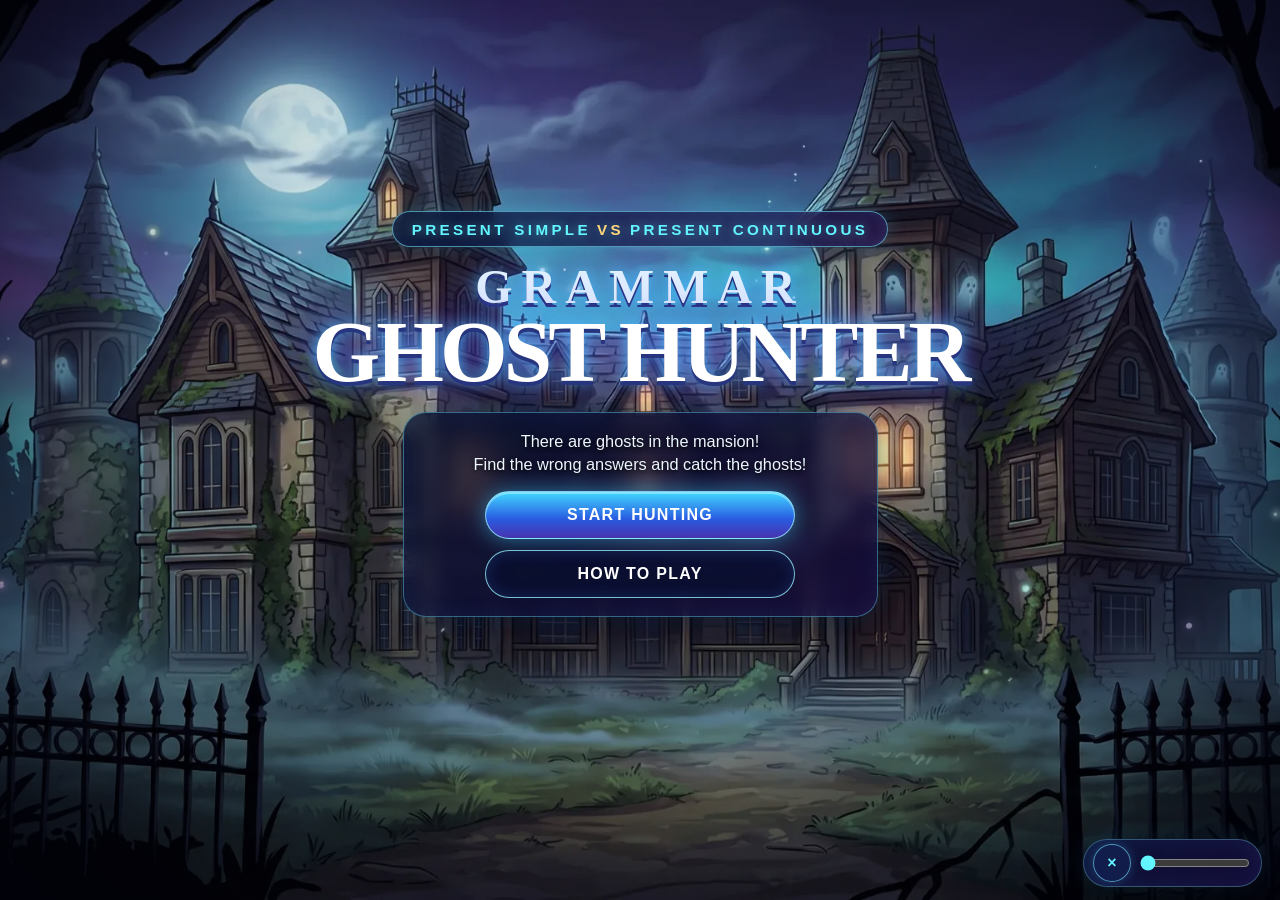
==== commit 28ac1075: "Update start screen text" ====
--- a/index.html
+++ b/index.html
@@ -24,7 +24,7 @@
         <p class="eyebrow">PRESENT SIMPLE <span>VS</span> PRESENT CONTINUOUS</p>
         <h1><span>GRAMMAR</span> GHOST HUNTER</h1>
         <div class="start-glass panel">
-          <p class="tagline">The mansion is haunted by tricky answers.<br>Only a sharp grammar hunter can clear it!</p>
+          <p class="tagline">There are ghosts in the mansion!<br>Find the wrong answers and catch the ghosts!</p>
           <div class="button-stack">
             <button id="startButton" class="button primary" disabled aria-disabled="true">START HUNTING</button>
             <button id="howButton" class="button secondary">HOW TO PLAY</button>
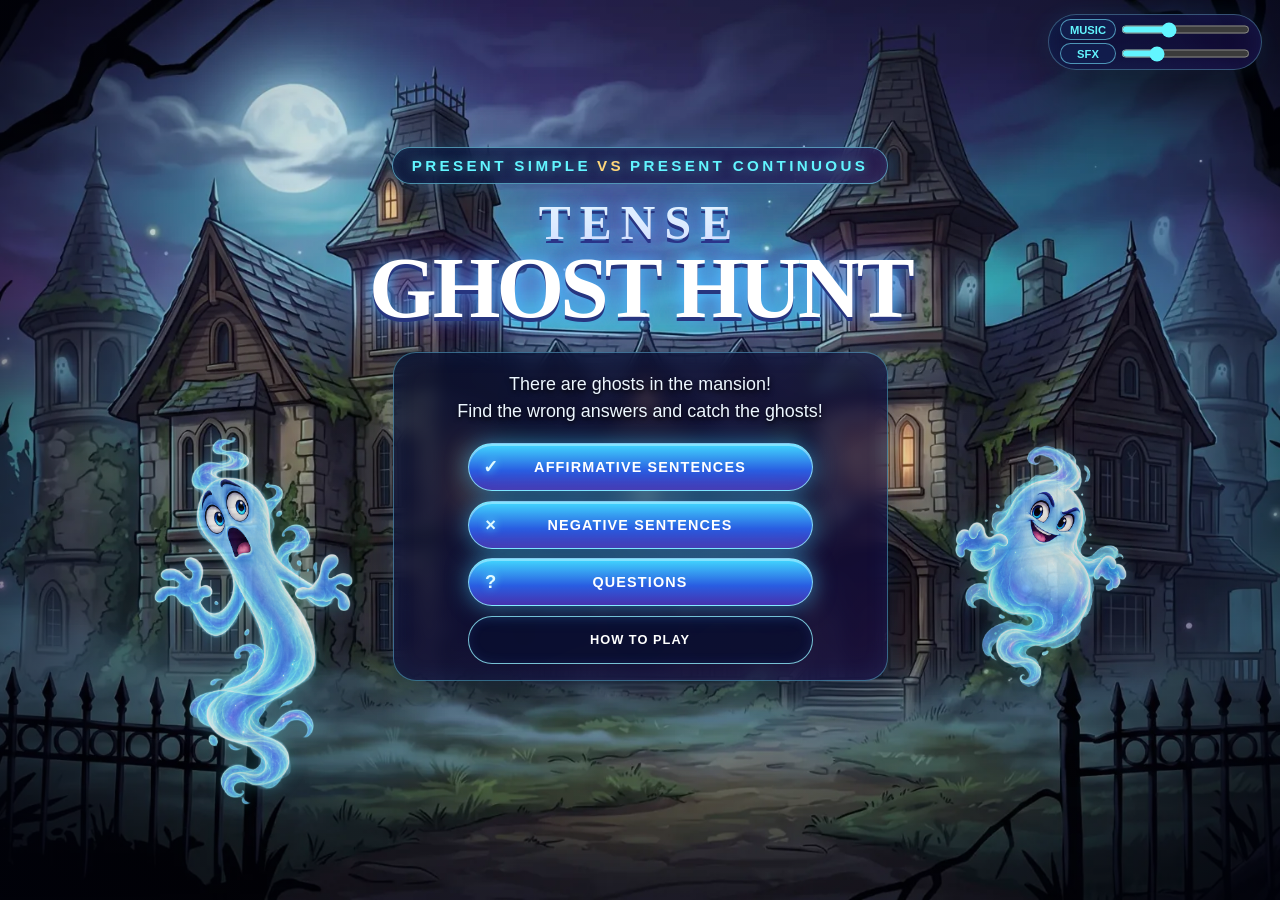
==== commit 2a24a356: "Update game modes, audio, home screen and optimize assets" ====
--- a/index.html
+++ b/index.html
@@ -4,108 +4,69 @@
   <meta charset="UTF-8">
   <meta name="viewport" content="width=device-width, initial-scale=1, viewport-fit=cover">
   <meta name="theme-color" content="#080b24">
-  <base href="./">
   <title>Grammar Ghost Hunter</title>
-  <link rel="preload" href="assets/images/start-bg.webp" as="image" type="image/webp" fetchpriority="high">
-  <link rel="stylesheet" href="styles.css?v=1.1.0">
+  <style>
+    html, body { margin: 0; width: 100%; height: 100%; background: #080b24; color: white; font-family: "Trebuchet MS", "Segoe UI", Arial, sans-serif; }
+    body { display: grid; place-items: center; }
+    #status { text-align: center; padding: 1rem; }
+    p { font-size: clamp(1.1rem, 2.5vw, 1.5rem); font-weight: 900; letter-spacing: .08em; text-shadow: 0 0 16px #4bbdff; }
+    button { padding: .65rem 1.2rem; border: 1px solid #62f5ff; border-radius: 999px; background: #192b69; color: white; cursor: pointer; }
+  </style>
 </head>
 <body>
-  <main id="game" class="game" aria-live="polite">
-    <div id="loadingScreen" class="loading-screen" role="status" aria-live="polite">
-      <p>Loading game...</p>
-    </div>
-    <div id="backdrop" class="backdrop"></div>
-    <div class="vignette"></div>
-    <div id="sparkles" class="sparkles" aria-hidden="true"></div>
-    <div id="ambientParticles" class="ambient-particles" aria-hidden="true"></div>
-
-    <section id="startScreen" class="screen start-screen active">
-      <div class="start-card">
-        <p class="eyebrow">PRESENT SIMPLE <span>VS</span> PRESENT CONTINUOUS</p>
-        <h1><span>GRAMMAR</span> GHOST HUNTER</h1>
-        <div class="start-glass panel">
-          <p class="tagline">There are ghosts in the mansion!<br>Find the wrong answers and catch the ghosts!</p>
-          <div class="button-stack">
-            <button id="startButton" class="button primary" disabled aria-disabled="true">START HUNTING</button>
-            <button id="howButton" class="button secondary">HOW TO PLAY</button>
-          </div>
-        </div>
-      </div>
-    </section>
-
-    <section id="introScreen" class="screen intro-screen">
-      <div class="intro-card panel">
-        <p id="introRound" class="eyebrow"></p>
-        <h2 id="introTitle"></h2>
-        <p id="introType" class="intro-type"></p>
-        <button id="introButton" class="button primary"></button>
-      </div>
-    </section>
-
-    <section id="playScreen" class="screen play-screen">
-    <div class="fog-overlay" aria-hidden="true">
-      <img class="fog-puff fog-puff-left" src="assets/images/fog-left.png" alt="">
-      <img class="fog-puff fog-puff-left-mid" src="assets/images/fog-center.png" alt="">
-      <img class="fog-puff fog-puff-center" src="assets/images/fog-center.png" alt="">
-      <img class="fog-puff fog-puff-center-right" src="assets/images/fog-left.png" alt="">
-      <img class="fog-puff fog-puff-right" src="assets/images/fog-right.png" alt="">
-      <img class="fog-puff fog-puff-far-right" src="assets/images/fog-center.png" alt="">
-    </div>
-      <header class="hud">
-        <div class="hud-stat"><span>SCORE</span><strong id="scoreValue">0</strong></div>
-        <div class="hud-stat"><span>QUESTION</span><strong id="questionValue">1 / 10</strong></div>
-        <div class="hud-stat lives-stat"><span>LIVES</span><strong id="livesValue" aria-label="3 lives">♥ ♥ ♥</strong></div>
-        <button id="playSoundButton" class="sound-button" aria-label="Mute sound" title="Mute sound">♪</button>
-      </header>
-
-      <div id="questionPanel" class="question-panel panel">
-        <p id="sentence" class="sentence"></p>
-        <p class="mission">CATCH 4 WRONG GHOSTS <span>•</span> KEEP THE CORRECT ONE SAFE</p>
-      </div>
-
-      <div id="ghostField" class="ghost-field" aria-label="Answer choices"></div>
-      <div id="feedback" class="feedback" aria-live="assertive"></div>
-      <div id="catcher" class="catcher" aria-hidden="true">
-        <img class="catcher-image" src="assets/images/ghost-catcher.png" alt="">
-        <i id="aimPivot" class="aim-pivot"></i>
-        <i id="muzzleAnchor" class="muzzle-anchor"></i>
-      </div>
-      <div id="crosshair" class="crosshair" aria-hidden="true"><i></i></div>
-    </section>
-
-    <section id="messageScreen" class="screen message-screen">
-      <div class="message-card panel">
-        <p id="messageKicker" class="eyebrow"></p>
-        <h2 id="messageTitle"></h2>
-        <p id="messageText"></p>
-        <div id="messageStats" class="message-stats"></div>
-        <div id="messageButtons" class="button-row"></div>
-      </div>
-    </section>
-
-    <div id="effectsLayer" class="effects-layer" aria-hidden="true"></div>
-
-    <div id="howModal" class="modal" role="dialog" aria-modal="true" aria-labelledby="howTitle" hidden>
-      <div class="modal-card panel">
-        <h2 id="howTitle">HOW TO PLAY</h2>
-        <div class="instructions">
-          <p>Read the sentence.</p>
-          <p>5 ghosts have 5 answers.</p>
-          <p>Catch 4 <strong>WRONG</strong> ghosts.</p>
-          <p>Keep the <strong>CORRECT</strong> ghost safe!</p>
-          <p>You have 3 lives.</p>
-        </div>
-        <p class="good-luck">GOOD LUCK, GHOST HUNTER!</p>
-        <button id="closeHowButton" class="button primary">GOT IT!</button>
-      </div>
-    </div>
-
-    <div class="audio-controls panel" aria-label="Sound controls">
-      <button id="soundButton" class="sound-button" aria-label="Mute sound" title="Mute sound">♪</button>
-      <input id="volumeSlider" type="range" min="0" max="1" step="0.05" value="0.55" aria-label="Volume">
-    </div>
-  </main>
-
-  <script src="app.js?v=1.1.0"></script>
+  <div id="status" role="status"><p id="loadingText">Loading game...</p><button id="retry" hidden>TRY AGAIN</button></div>
+  <script>
+    // Keep this launcher stable: future game changes belong in game.html/assets.
+    const retry = document.getElementById("retry");
+    async function request(url, options, timeoutMs) {
+      const controller = new AbortController();
+      const timer = setTimeout(() => controller.abort(), timeoutMs);
+      try {
+        const response = await fetch(url, { ...options, signal: controller.signal });
+        if (!response.ok) throw new Error(`HTTP ${response.status}`);
+        return await response.text();
+      } finally { clearTimeout(timer); }
+    }
+    async function loadRelease() {
+      retry.hidden = true;
+      document.getElementById("loadingText").textContent = "Loading game...";
+      let release = `fallback-${Date.now()}`;
+      const storageKey = `grammarGhostRelease:${location.pathname}`;
+      try {
+        const saved = localStorage.getItem(storageKey);
+        if (saved && /^[A-Za-z0-9._-]{1,100}$/.test(saved)) release = saved;
+      } catch (_) {}
+      try {
+        const manifestUrl = new URL("release.json", document.baseURI);
+        manifestUrl.searchParams.set("check", `${Date.now()}-${Math.random().toString(36).slice(2)}`);
+        const manifest = JSON.parse(await request(manifestUrl.href, { cache: "no-store" }, 5000));
+        if (typeof manifest.release !== "string" || !/^[A-Za-z0-9._-]{1,100}$/.test(manifest.release)) throw new Error("Invalid release ID");
+        release = manifest.release;
+        try { localStorage.setItem(storageKey, release); } catch (_) {}
+      } catch (error) { console.warn("Release check unavailable; using fallback.", error); }
+      try {
+        const gameUrl = new URL("game.html", document.baseURI);
+        gameUrl.searchParams.set("v", release);
+        let html;
+        try { html = await request(gameUrl.href, {}, 15000); }
+        catch (_) {
+          release = `fallback-${Date.now()}`;
+          gameUrl.searchParams.set("v", release);
+          html = await request(gameUrl.href, { cache: "no-store" }, 15000);
+        }
+        if (!html.includes('<html lang="en">')) throw new Error("Invalid game page");
+        html = html.replace('<html lang="en">', `<html lang="en" data-release="${release}">`);
+        document.open();
+        document.write(html);
+        document.close();
+      } catch (error) {
+        console.error("Game could not load.", error);
+        document.getElementById("loadingText").textContent = "Game could not load. Please try again.";
+        retry.hidden = false;
+      }
+    }
+    retry.addEventListener("click", loadRelease);
+    loadRelease();
+  </script>
 </body>
 </html>
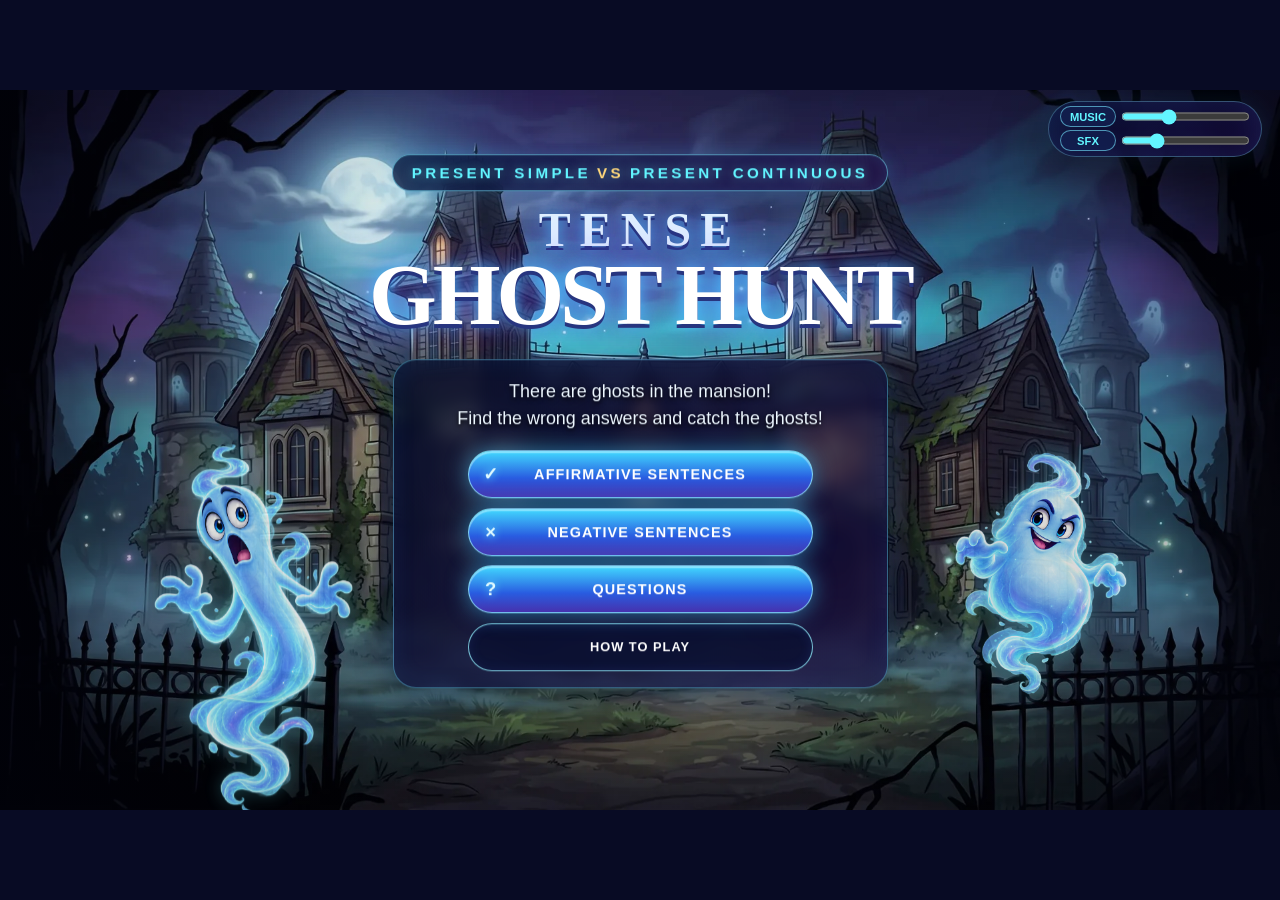
==== commit 3c91c1a7: "Fix Genially iframe sizing" ====
--- a/index.html
+++ b/index.html
@@ -5,16 +5,23 @@
   <meta name="viewport" content="width=device-width, initial-scale=1, viewport-fit=cover">
   <meta name="theme-color" content="#080b24">
   <title>Grammar Ghost Hunter</title>
-  <style>
-    html, body { margin: 0; width: 100%; height: 100%; background: #080b24; color: white; font-family: "Trebuchet MS", "Segoe UI", Arial, sans-serif; }
-    body { display: grid; place-items: center; }
-    #status { text-align: center; padding: 1rem; }
-    p { font-size: clamp(1.1rem, 2.5vw, 1.5rem); font-weight: 900; letter-spacing: .08em; text-shadow: 0 0 16px #4bbdff; }
-    button { padding: .65rem 1.2rem; border: 1px solid #62f5ff; border-radius: 999px; background: #192b69; color: white; cursor: pointer; }
+  <style id="launcherStyles">
+    *, *::before, *::after { box-sizing: border-box; }
+    html, body { margin: 0; padding: 0; width: 100%; height: 100%; overflow: hidden; background: #080b24; color: white; font-family: "Trebuchet MS", "Segoe UI", Arial, sans-serif; }
+    #gameFrame { position: fixed; left: 50%; top: 50%; display: block; border: 0; padding: 0; margin: 0; background: #080b24; opacity: 0; transform-origin: center; }
+    #status { transition: opacity .18s ease; position: fixed; inset: 0; width: 100%; height: 100%; z-index: 2147483647; display: grid; place-content: center; justify-items: center; gap: 1rem; background-color: #080b24; background-image: radial-gradient(ellipse at center, rgba(39,53,127,.25), rgba(4,4,20,.7)); background-size: cover; background-position: center; text-align: center; }
+    #status::before { content: ""; position: absolute; inset: 0; pointer-events: none; background: radial-gradient(circle at 50% 44%, transparent 25%, rgba(4,4,20,.24) 70%, rgba(1,2,12,.74)); }
+    #status > * { position: relative; }
+    .loading-orbit { width: 32px; height: 32px; border: 2px solid rgba(98,245,255,.18); border-top-color: #62f5ff; border-radius: 50%; box-shadow: 0 0 16px rgba(75,192,255,.2); animation: loadingOrbit 1.2s linear infinite; }
+    @keyframes loadingOrbit { to { transform: rotate(360deg); } }
+    @media (prefers-reduced-motion: reduce) { .loading-orbit { animation: none; } }
+    #loadingText { margin: 0; padding: 0 1rem; font-weight: 900; text-shadow: 0 0 16px #4bbdff; }
+    #status [hidden] { display: none; }
+    #status button { padding: .65rem 1.2rem; border: 1px solid #62f5ff; border-radius: 999px; background: #192b69; color: white; cursor: pointer; }
   </style>
 </head>
 <body>
-  <div id="status" role="status"><p id="loadingText">Loading game...</p><button id="retry" hidden>TRY AGAIN</button></div>
+  <div id="status" role="status" aria-label="Loading game"><span class="loading-orbit" aria-hidden="true"></span><p id="loadingText" hidden></p><button id="retry" hidden>TRY AGAIN</button></div>
   <script>
     // Keep this launcher stable: future game changes belong in game.html/assets.
     const retry = document.getElementById("retry");
@@ -29,7 +36,7 @@
     }
     async function loadRelease() {
       retry.hidden = true;
-      document.getElementById("loadingText").textContent = "Loading game...";
+      document.getElementById("loadingText").hidden = true;
       let release = `fallback-${Date.now()}`;
       const storageKey = `grammarGhostRelease:${location.pathname}`;
       try {
@@ -56,14 +63,81 @@
         }
         if (!html.includes('<html lang="en">')) throw new Error("Invalid game page");
         html = html.replace('<html lang="en">', `<html lang="en" data-release="${release}">`);
-        document.open();
-        document.write(html);
-        document.close();
+        // srcdoc keeps the permanent page and its cover mounted throughout startup.
+        const base = new URL("./", document.baseURI).href.replace(/&/g, "&amp;").replace(/"/g, "&quot;");
+        html = html.replace('<base href="./">', `<base href="${base}">`);
+        html = html.replace("<head>", '<head><style>html,body{margin:0;background:#080b24;}#loadingScreen p{visibility:hidden;}</style>');
+        document.getElementById("gameFrame")?.remove();
+        const frame = document.createElement("iframe");
+        frame.id = "gameFrame";
+        frame.title = "Tense Ghost Hunt";
+        frame.setAttribute("allow", "autoplay");
+        frame.setAttribute("scrolling", "no");
+        frame.setAttribute("aria-hidden", "true");
+        frame.tabIndex = -1;
+        await new Promise((resolve, reject) => {
+          const timeout = setTimeout(() => reject(new Error("Game startup timed out")), 30000);
+          frame.addEventListener("load", () => {
+            waitForHome(frame).then(() => { clearTimeout(timeout); resolve(); }, error => { clearTimeout(timeout); reject(error); });
+          }, { once: true });
+          frame.srcdoc = html;
+          fitGameFrame(frame);
+          document.body.append(frame);
+        });
+        frame.style.opacity = "1";
+        frame.removeAttribute("aria-hidden");
+        frame.removeAttribute("tabindex");
+        const cover = document.getElementById("status");
+        cover.style.pointerEvents = "none";
+        cover.style.opacity = "0";
+        setTimeout(() => cover.remove(), 200);
       } catch (error) {
         console.error("Game could not load.", error);
-        document.getElementById("loadingText").textContent = "Game could not load. Please try again.";
+        document.getElementById("loadingText").textContent = "Please try again.";
+        document.getElementById("loadingText").hidden = false;
         retry.hidden = false;
       }
+    }
+    function fitGameFrame(frame) {
+      const viewportWidth = document.documentElement.clientWidth;
+      const viewportHeight = document.documentElement.clientHeight;
+      const fittedWidth = Math.min(viewportWidth, viewportHeight * 16 / 9);
+      // Keep the complete composition readable internally, then scale it to fit.
+      // Larger viewports retain the game's existing responsive sizing.
+      const layoutWidth = Math.max(1280, fittedWidth);
+      const layoutHeight = layoutWidth * 9 / 16;
+      const scale = fittedWidth / layoutWidth;
+      frame.style.width = `${layoutWidth}px`;
+      frame.style.height = `${layoutHeight}px`;
+      frame.style.transform = `translate(-50%, -50%) scale(${scale})`;
+    }
+    const fitVisibleFrame = () => {
+      const frame = document.getElementById("gameFrame");
+      if (frame) fitGameFrame(frame);
+    };
+    window.addEventListener("resize", fitVisibleFrame);
+    new ResizeObserver(fitVisibleFrame).observe(document.documentElement);
+    async function waitForHome(frame) {
+      const doc = frame.contentDocument;
+      const view = frame.contentWindow;
+      if (!doc || !view || !doc.getElementById("game")) throw new Error("Game page unavailable");
+      await new Promise(resolve => {
+        const observer = new MutationObserver(checkReady);
+        function checkReady() {
+          const loading = doc.getElementById("loadingScreen");
+          const button = doc.querySelector(".mode-button");
+          // Wait through the game's existing loading fade, behind the one cover.
+          if (!button || button.disabled || loading) return;
+          observer.disconnect();
+          resolve();
+        }
+        observer.observe(doc.documentElement, { childList: true, subtree: true, attributes: true, attributeFilter: ["class", "disabled"] });
+        checkReady();
+      });
+      await Promise.all([...doc.querySelectorAll(".menu-ghost")].map(image => image.decode().catch(() => {})));
+      if (doc.fonts) await doc.fonts.ready;
+      await new Promise(resolve => view.requestAnimationFrame(() => view.requestAnimationFrame(resolve)));
+      await new Promise(resolve => requestAnimationFrame(resolve));
     }
     retry.addEventListener("click", loadRelease);
     loadRelease();
